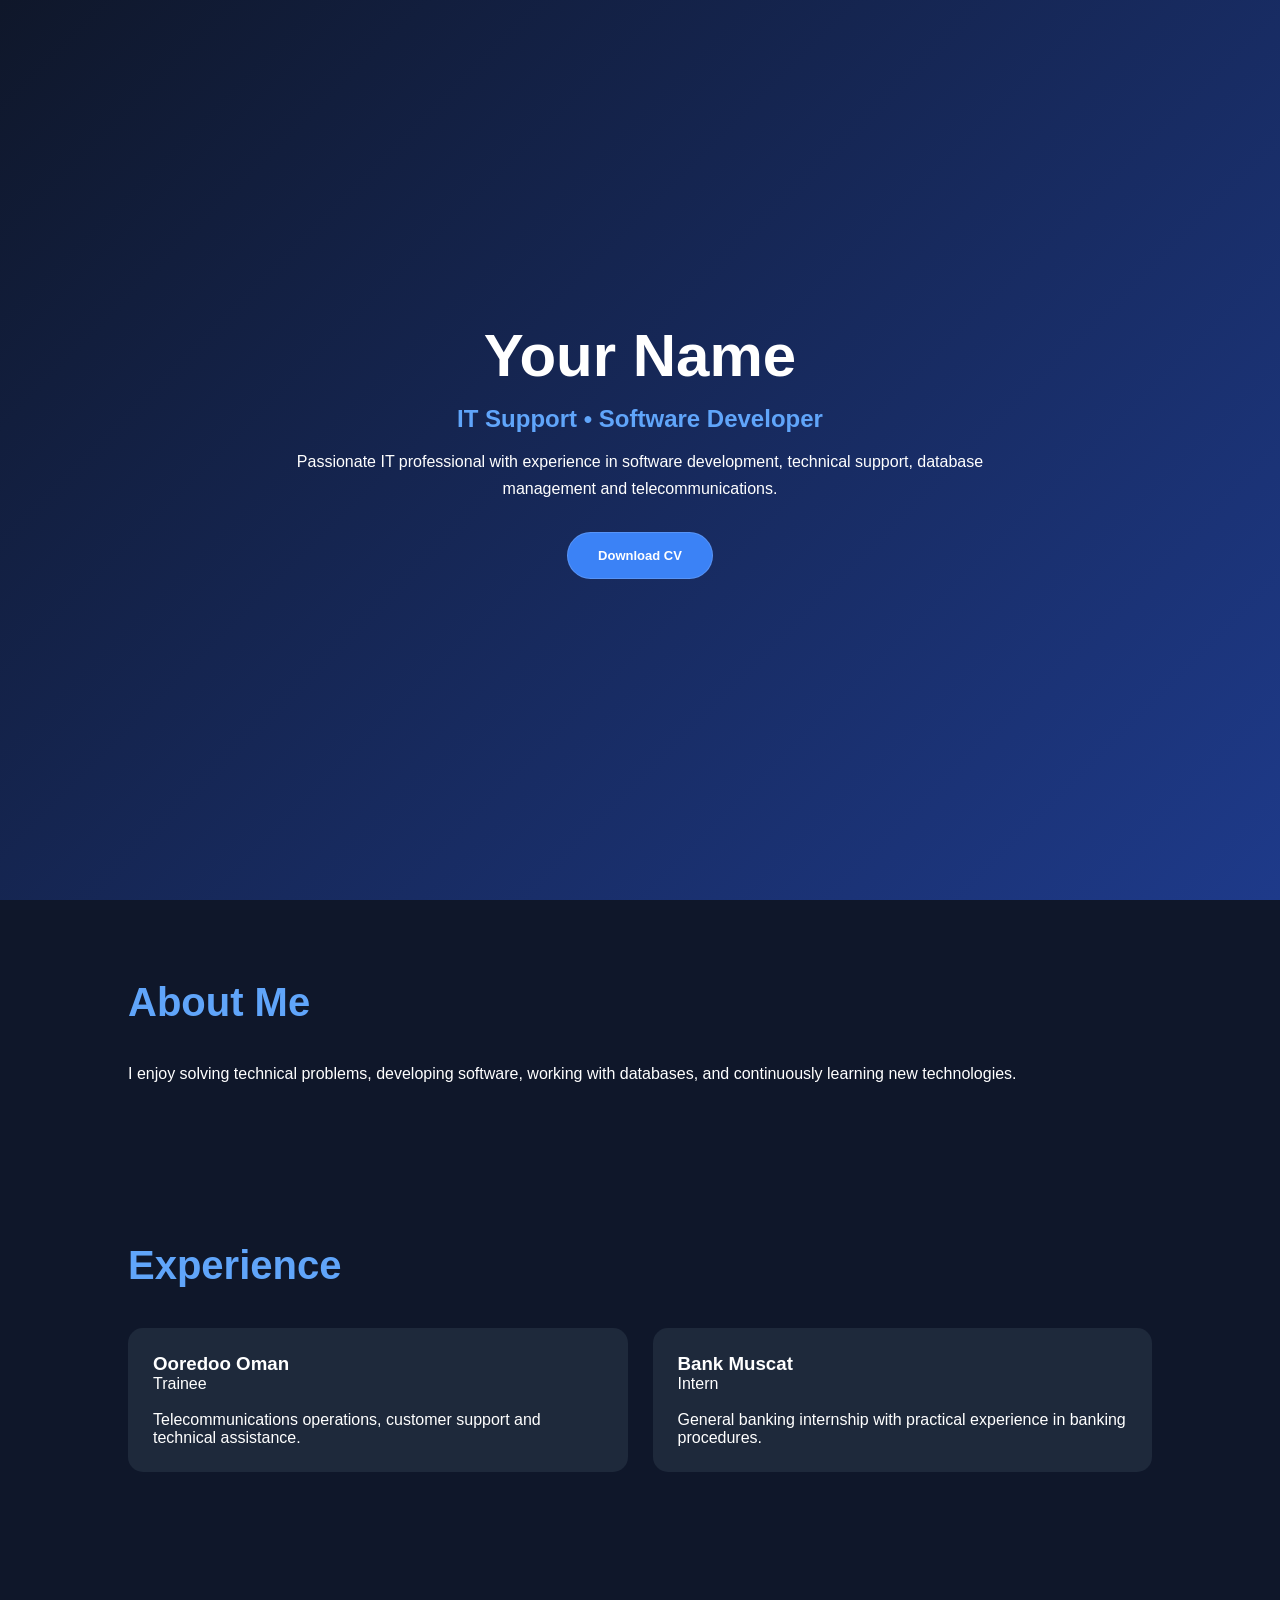
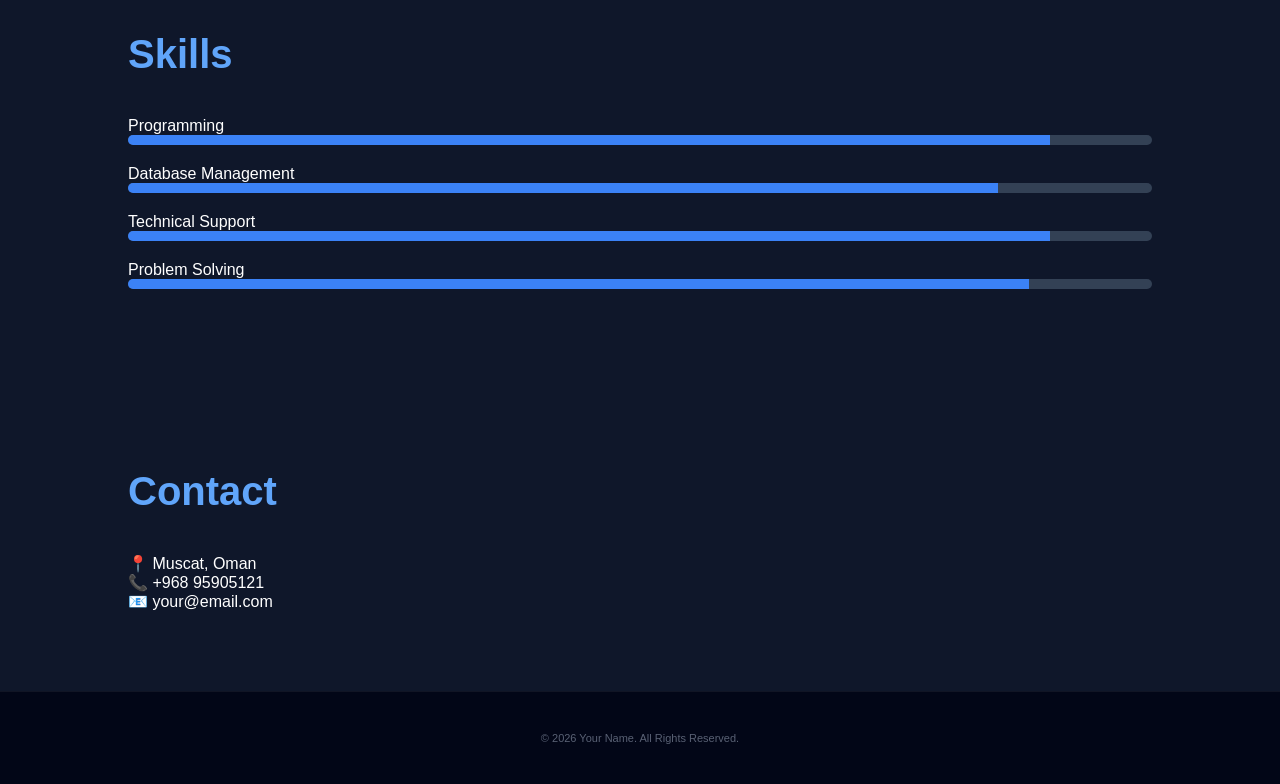
==== index.html @ 1d819d70 "Add initial portfolio template in index.html This HTML file serves as a portfolio template, includin" ====
<!DOCTYPE html>
<html lang="en">
<head>
<link rel="stylesheet" href="style.css">
<meta charset="UTF-8">
<meta name="viewport" content="width=device-width, initial-scale=1.0">
<title>Your Name | Portfolio</title>

<style>
*{
margin:0;
padding:0;
box-sizing:border-box;
font-family:Arial,Helvetica,sans-serif;
scroll-behavior:smooth;
}

body{
background:#0f172a;
color:white;
}

header{
height:100vh;
display:flex;
justify-content:center;
align-items:center;
text-align:center;
padding:20px;
background:linear-gradient(135deg,#0f172a,#1e3a8a);
}

header h1{
font-size:60px;
}

header h2{
color:#60a5fa;
margin:15px 0;
}

header p{
max-width:700px;
margin:auto;
line-height:1.7;
}

.btn{
display:inline-block;
margin-top:30px;
padding:15px 30px;
background:#3b82f6;
color:white;
text-decoration:none;
border-radius:30px;
font-weight:bold;
transition:.3s;
}

.btn:hover{
background:#2563eb;
}

section{
padding:80px 10%;
}

.title{
font-size:40px;
margin-bottom:40px;
color:#60a5fa;
}

.cards{
display:grid;
grid-template-columns:repeat(auto-fit,minmax(250px,1fr));
gap:25px;
}

.card{
background:#1e293b;
padding:25px;
border-radius:15px;
transition:.3s;
}

.card:hover{
transform:translateY(-8px);
}

.skill{
margin:20px 0;
}

.bar{
height:10px;
background:#334155;
border-radius:20px;
overflow:hidden;
}

.fill{
height:100%;
background:#3b82f6;
}

footer{
text-align:center;
padding:40px;
background:#020617;
}
</style>
</head>

<body>

<header>

<div>

<h1>Your Name</h1>

<h2>IT Support • Software Developer</h2>

<p>
Passionate IT professional with experience in software development,
technical support, database management and telecommunications.
</p>

<a href="#" class="btn">Download CV</a>

</div>

</header>

<section>

<h2 class="title">About Me</h2>

<p>
I enjoy solving technical problems, developing software,
working with databases, and continuously learning new technologies.
</p>

</section>

<section>

<h2 class="title">Experience</h2>

<div class="cards">

<div class="card">
<h3>Ooredoo Oman</h3>
<p>Trainee</p>
<br>
<p>Telecommunications operations, customer support and technical assistance.</p>
</div>

<div class="card">
<h3>Bank Muscat</h3>
<p>Intern</p>
<br>
<p>General banking internship with practical experience in banking procedures.</p>
</div>

</div>

</section>

<section>

<h2 class="title">Skills</h2>

<div class="skill">
Programming
<div class="bar"><div class="fill" style="width:90%"></div></div>
</div>

<div class="skill">
Database Management
<div class="bar"><div class="fill" style="width:85%"></div></div>
</div>

<div class="skill">
Technical Support
<div class="bar"><div class="fill" style="width:90%"></div></div>
</div>

<div class="skill">
Problem Solving
<div class="bar"><div class="fill" style="width:88%"></div></div>
</div>

</section>

<section>

<h2 class="title">Contact</h2>

<p>📍 Muscat, Oman</p>
<p>📞 +968 95905121</p>
<p>📧 your@email.com</p>

</section>

<footer>

<p>© 2026 Your Name. All Rights Reserved.</p>

</footer>

<script src="script.js"></script>

</body>

</html>
---- style.css ----
@import url('https://fonts.googleapis.com/css2?family=Inter:wght@400;500;600;700;800;900&display=swap');

* {
    margin: 0;
    padding: 0;
    box-sizing: border-box;
}

html {
    scroll-behavior: smooth;
}

body {
    background: #07080b;
    color: #f5f7fa;
    font-family: 'Inter', Arial, sans-serif;
    overflow-x: hidden;
}

/* Animated background */

.bg {
    position: fixed;
    inset: 0;
    z-index: -2;
    background:
        radial-gradient(
            circle at 75% 15%,
            #263247 0,
            transparent 28%
        ),
        radial-gradient(
            circle at 15% 75%,
            #151d2c 0,
            transparent 30%
        ),
        #07080b;
}

.bg::after {
    content: "";
    position: absolute;
    inset: 0;

    background-image:
        linear-gradient(
            rgba(255, 255, 255, 0.025) 1px,
            transparent 1px
        ),
        linear-gradient(
            90deg,
            rgba(255, 255, 255, 0.025) 1px,
            transparent 1px
        );

    background-size: 60px 60px;

    mask-image: linear-gradient(
        to bottom,
        #000,
        transparent 80%
    );

    animation: gridMove 20s linear infinite;
}

@keyframes gridMove {
    from {
        transform: translateY(0);
    }

    to {
        transform: translateY(60px);
    }
}

/* Navigation */

.nav {
    height: 78px;

    display: flex;
    align-items: center;
    justify-content: space-between;

    padding: 0 6vw;

    border-bottom: 1px solid rgba(255, 255, 255, 0.07);

    position: sticky;
    top: 0;

    background: rgba(7, 8, 11, 0.75);

    backdrop-filter: blur(16px);

    z-index: 10;
}

.logo {
    font-size: 30px;
    font-weight: 900;
    color: white;
    text-decoration: none;

    transition: 0.3s;
}

.logo:hover {
    transform: scale(1.08);
}

.logo span {
    color: #8ea7ff;
}

.nav nav {
    display: flex;
    gap: 30px;
}

.nav nav a,
.github {
    color: #aeb5c2;
    text-decoration: none;
    font-size: 13px;

    transition: 0.3s;
}

.nav nav a:hover,
.github:hover {
    color: white;
}

/* Hero */

.hero {
    min-height: calc(100vh - 78px);

    padding: 13vh 9vw 7vh;

    display: flex;
    flex-direction: column;
    justify-content: center;

    position: relative;
}

.eyebrow,
.section-tag {
    font-size: 11px;
    letter-spacing: 0.2em;
    color: #8993a6;
    font-weight: 700;
}

.hero h1 {
    font-size: clamp(62px, 11vw, 150px);

    line-height: 0.88;

    letter-spacing: -0.07em;

    margin: 25px 0;

    animation: heroAppear 1s ease forwards;
}

.hero h1 span {
    color: #8ea7ff;
}

@keyframes heroAppear {
    from {
        opacity: 0;
        transform: translateY(30px);
    }

    to {
        opacity: 1;
        transform: translateY(0);
    }
}

.lead {
    max-width: 650px;

    color: #aeb5c2;

    font-size: 18px;

    line-height: 1.7;

    animation: fadeUp 1s ease 0.2s both;
}

@keyframes fadeUp {
    from {
        opacity: 0;
        transform: translateY(20px);
    }

    to {
        opacity: 1;
        transform: translateY(0);
    }
}

/* Buttons */

.actions {
    display: flex;
    gap: 12px;

    margin-top: 28px;

    animation: fadeUp 1s ease 0.4s both;
}

.btn {
    display: inline-block;

    padding: 14px 20px;

    border: 1px solid rgba(255, 255, 255, 0.14);

    border-radius: 10px;

    color: white;

    text-decoration: none;

    font-weight: 700;

    font-size: 13px;

    background: rgba(255, 255, 255, 0.03);

    transition: 0.25s;
}

.btn:hover {
    transform: translateY(-3px);

    background: rgba(255, 255, 255, 0.1);

    border-color: rgba(255, 255, 255, 0.3);
}

.primary {
    background: #eef2ff;

    color: #0a0c12;

    border-color: #eef2ff;
}

.primary:hover {
    background: white;

    color: #050609;

    box-shadow: 0 10px 35px rgba(142, 167, 255, 0.2);
}

/* Scroll indicator */

.scroll {
    margin-top: 80px;

    color: #687286;

    font-size: 10px;

    letter-spacing: 0.18em;

    animation: pulse 2s infinite;
}

@keyframes pulse {
    0%,
    100% {
        opacity: 0.4;
    }

    50% {
        opacity: 1;
    }
}

/* Sections */

.section {
    padding: 120px 9vw;

    display: grid;

    grid-template-columns: 180px 1fr;

    gap: 50px;

    border-top: 1px solid rgba(255, 255, 255, 0.06);
}

.section h2,
.contact h2 {
    font-size: clamp(42px, 6vw, 82px);

    line-height: 0.95;

    letter-spacing: -0.055em;

    margin: 0 0 35px;
}

.section h2 span,
.contact h2 span {
    color: #8ea7ff;
}

.section > div:nth-child(2) > p {
    max-width: 700px;

    color: #aeb5c2;

    line-height: 1.8;
}

/* Skills */

.grid {
    display: grid !important;

    grid-template-columns:
        repeat(2, minmax(0, 1fr));

    gap: 15px;
}

.grid article {
    padding: 28px;

    border: 1px solid rgba(255, 255, 255, 0.07);

    background: rgba(255, 255, 255, 0.025);

    border-radius: 16px;

    transition: 0.3s;
}

.grid article:hover {
    transform: translateY(-7px);

    border-color: rgba(142, 167, 255, 0.35);

    background: rgba(142, 167, 255, 0.04);

    box-shadow:
        0 20px 60px rgba(0, 0, 0, 0.25);
}

.grid b {
    color: #7e8ba3;

    font-size: 12px;
}

.grid h3 {
    margin: 40px 0 10px;

    font-size: 20px;
}

.grid p {
    color: #8f98a9;

    line-height: 1.65;

    font-size: 14px;
}

/* Projects */

.projects {
    display: grid;

    grid-template-columns:
        repeat(2, minmax(0, 1fr));

    gap: 15px;
}

.project {
    padding: 28px;

    border: 1px solid rgba(255, 255, 255, 0.07);

    background: rgba(255, 255, 255, 0.025);

    border-radius: 16px;

    transition: 0.3s;
}

.project:hover {
    transform: translateY(-7px);

    border-color: rgba(142, 167, 255, 0.35);

    box-shadow:
        0 20px 60px rgba(0, 0, 0, 0.3);
}

.project h3 {
    margin: 8px 0;

    font-size: 20px;
}

.project p {
    color: #8f98a9;

    line-height: 1.65;

    font-size: 14px;

    margin-bottom: 20px;
}

.project a {
    color: #9fb2ff;

    text-decoration: none;

    font-size: 13px;

    font-weight: 600;
}

.project a:hover {
    color: white;
}

.muted {
    color: #727b8c;
}

/* Contact */

.contact {
    padding: 140px 9vw;

    border-top: 1px solid rgba(255, 255, 255, 0.06);
}

.contact .section-tag {
    margin-bottom: 35px;
}

.contact p {
    max-width: 550px;

    color: #9099a9;

    line-height: 1.7;

    margin-bottom: 28px;
}

/* Footer */

footer {
    padding: 35px 9vw;

    color: #596174;

    font-size: 11px;

    border-top: 1px solid rgba(255, 255, 255, 0.06);
}

/* Selection */

::selection {
    background: #8ea7ff;
    color: #050609;
}

/* Scrollbar */

::-webkit-scrollbar {
    width: 8px;
}

::-webkit-scrollbar-track {
    background: #07080b;
}

::-webkit-scrollbar-thumb {
    background: #252c3b;

    border-radius: 10px;
}

::-webkit-scrollbar-thumb:hover {
    background: #8ea7ff;
}

/* Mobile */

@media (max-width: 750px) {

    .nav {
        padding: 0 5vw;
    }

    .nav nav {
        display: none;
    }

    .hero {
        padding: 12vh 6vw 6vh;
    }

    .hero h1 {
        font-size: 19vw;
    }

    .lead {
        font-size: 16px;
    }

    .actions {
        flex-wrap: wrap;
    }

    .section {
        padding: 90px 6vw;

        display: block;
    }

    .section-tag {
        margin-bottom: 30px;
    }

    .grid,
    .projects {
        grid-template-columns: 1fr;
    }

    .contact {
        padding: 100px 6vw;
    }

    footer {
        padding: 30px 6vw;
    }
}
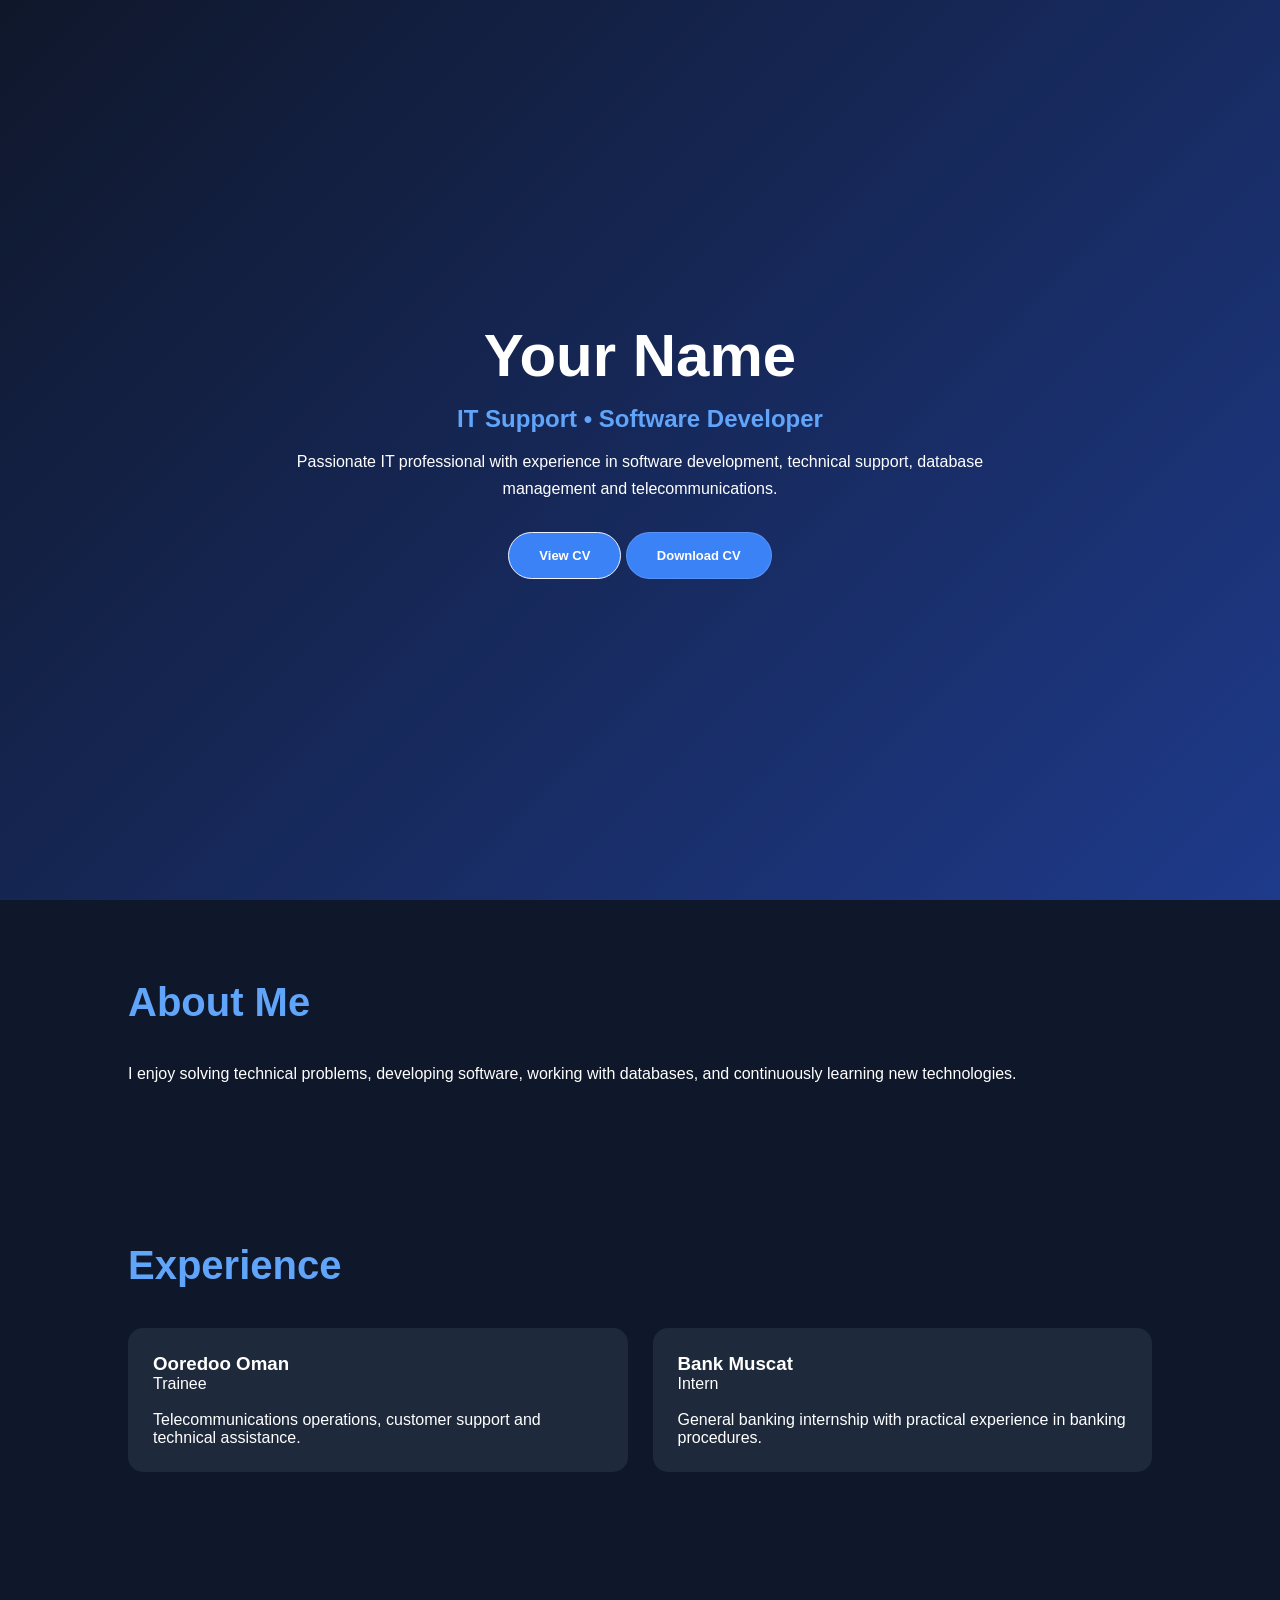
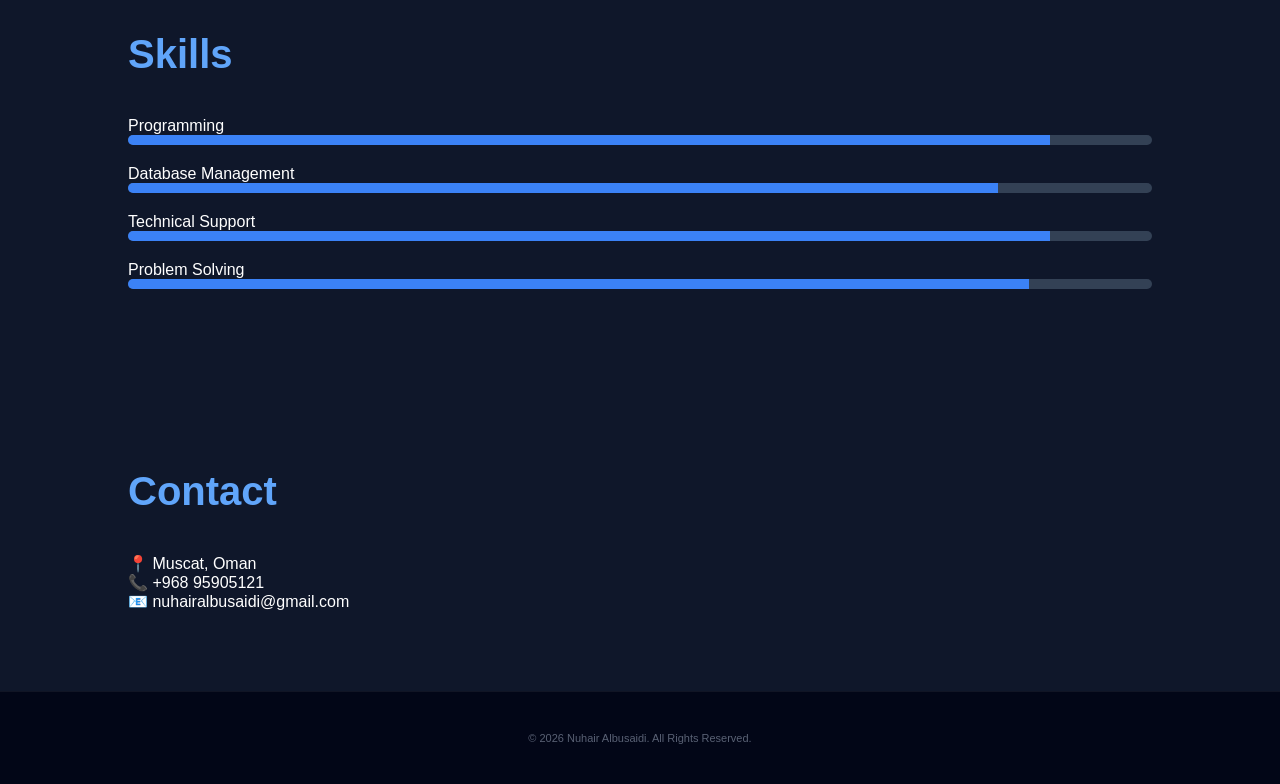
==== commit 78a0e22b: "Update portfolio details and contact information" ====
--- a/index.html
+++ b/index.html
@@ -4,7 +4,7 @@
 <link rel="stylesheet" href="style.css">
 <meta charset="UTF-8">
 <meta name="viewport" content="width=device-width, initial-scale=1.0">
-<title>Your Name | Portfolio</title>
+<title>Nuhair Albusaidi | Portfolio</title>
 
 <style>
 *{
@@ -127,7 +127,9 @@
 technical support, database management and telecommunications.
 </p>
 
-<a href="#" class="btn">Download CV</a>
+<a class="btn primary" href="cv.html">View CV</a>
+<a class="btn" href="assets/Nuhair_Updated_Cv-1.pdf">Download CV</a>
+
 
 </div>
 
@@ -200,13 +202,13 @@
 
 <p>📍 Muscat, Oman</p>
 <p>📞 +968 95905121</p>
-<p>📧 your@email.com</p>
+<p>📧 nuhairalbusaidi@gmail.com</p>
 
 </section>
 
 <footer>
 
-<p>© 2026 Your Name. All Rights Reserved.</p>
+<p>© 2026 Nuhair Albusaidi. All Rights Reserved.</p>
 
 </footer>
 
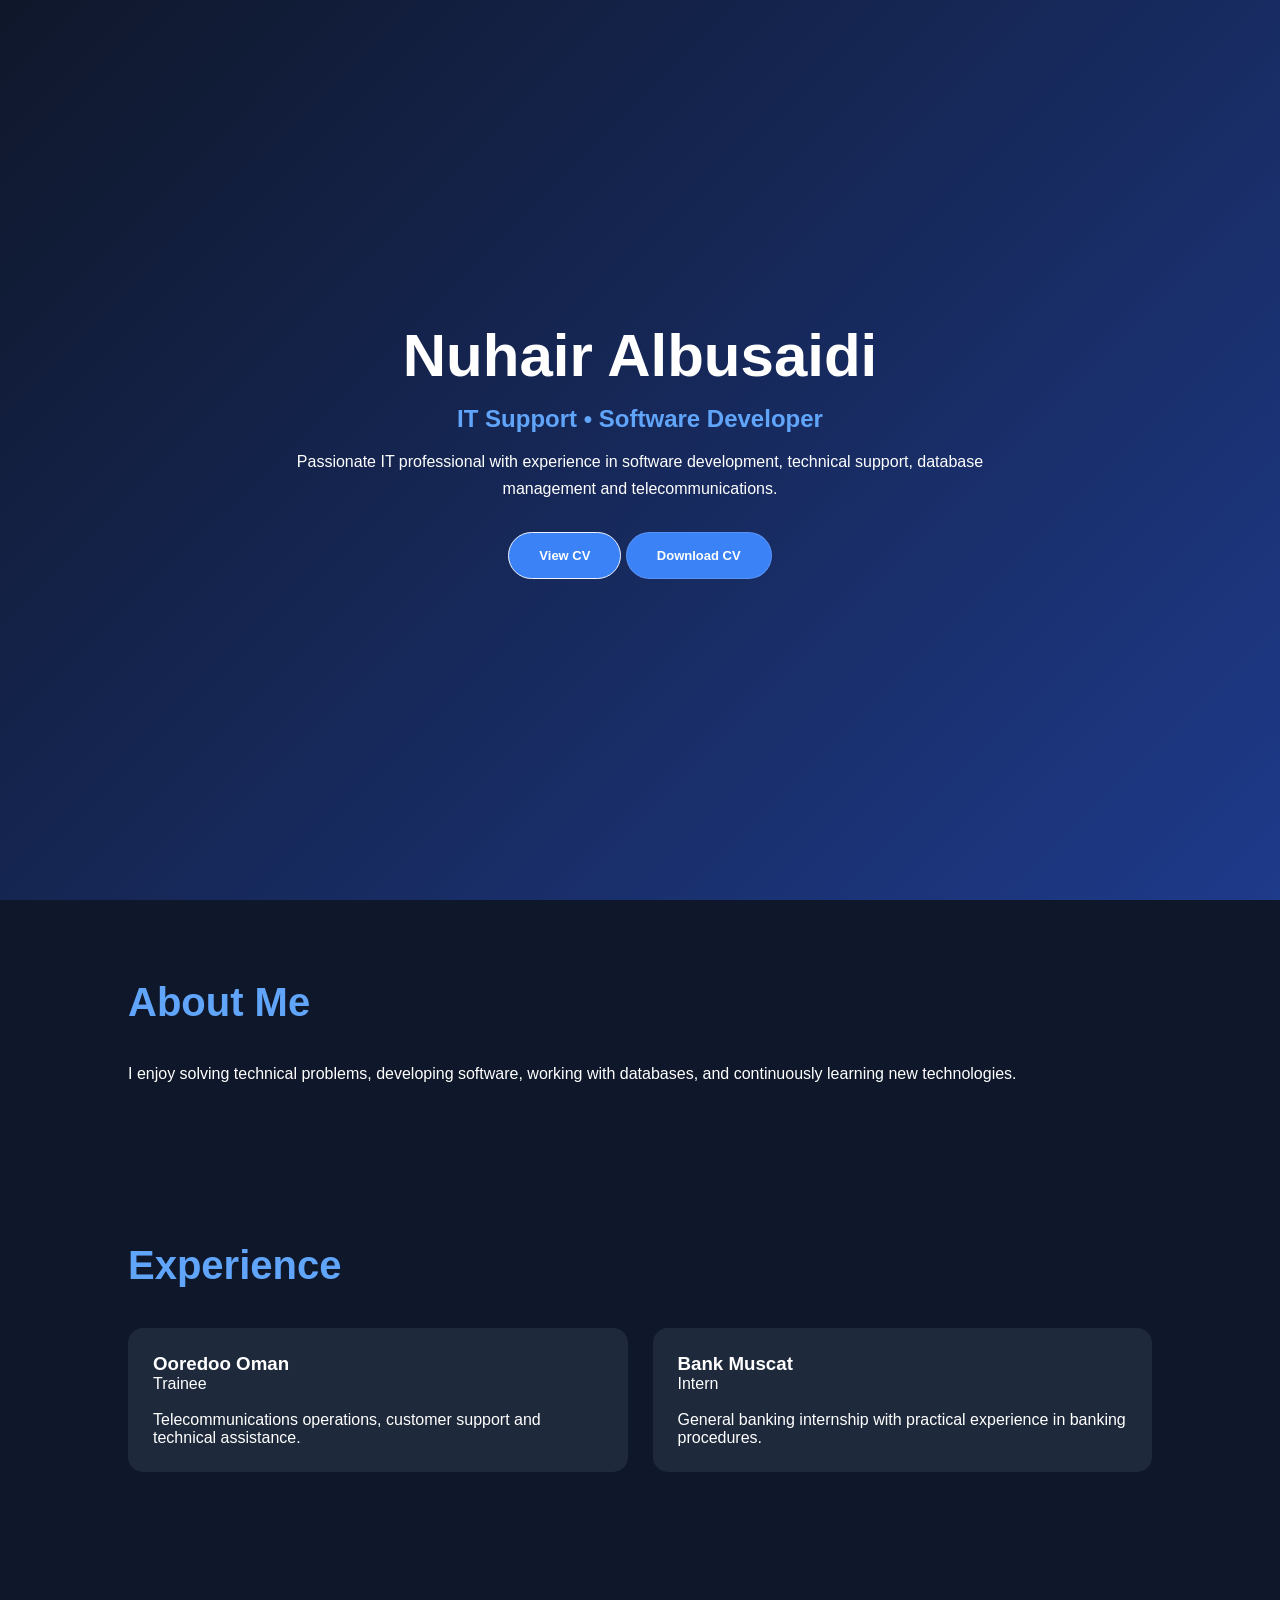
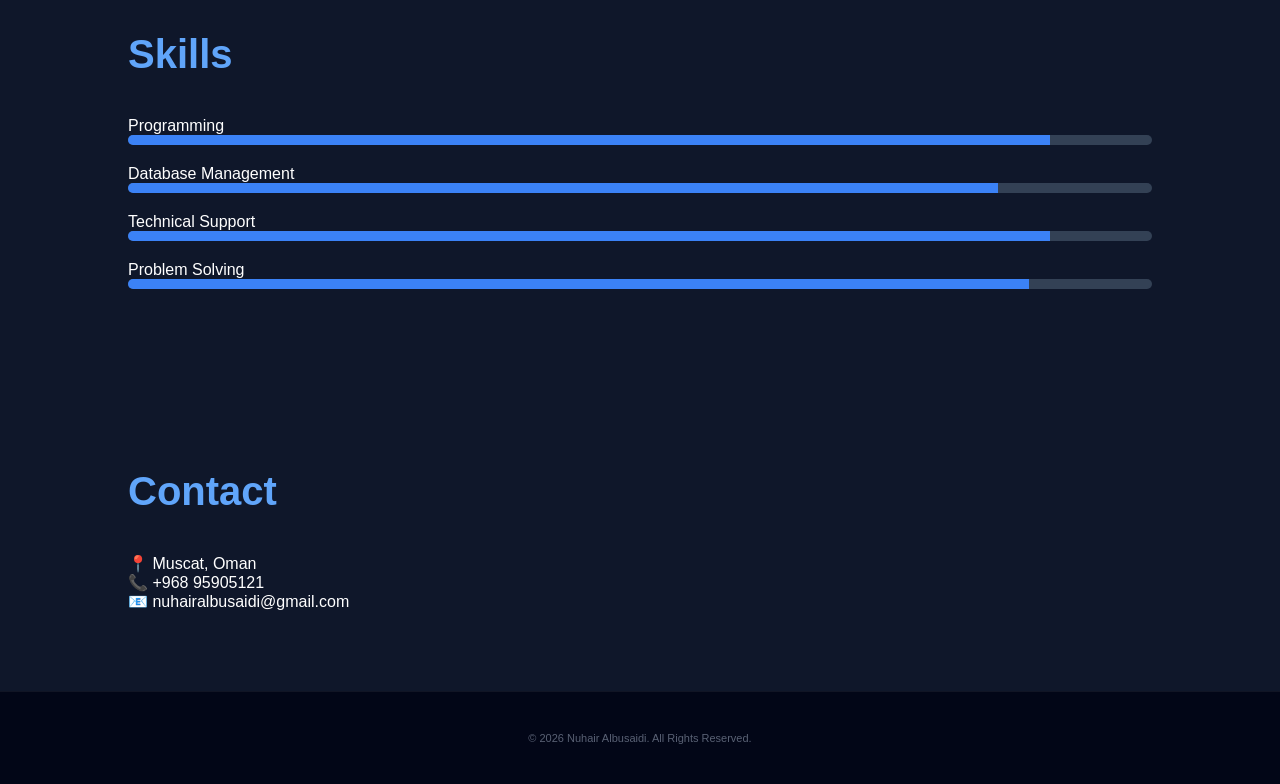
==== commit 9fbdbfb9: "Update index.html" ====
--- a/index.html
+++ b/index.html
@@ -118,7 +118,7 @@
 
 <div>
 
-<h1>Your Name</h1>
+<h1>Nuhair Albusaidi</h1>
 
 <h2>IT Support • Software Developer</h2>
 
@@ -127,8 +127,8 @@
 technical support, database management and telecommunications.
 </p>
 
-<a class="btn primary" href="cv.html">View CV</a>
-<a class="btn" href="assets/Nuhair_Updated_Cv-1.pdf">Download CV</a>
+<a class="btn primary" href="assests/Nuhair_Updated_CV-1.pdf" target="_blank">View CV</a>
+<a class="btn" href="assets/Nuhair_Updated_CV-1.pdf" download>Download CV</a>
 
 
 </div>
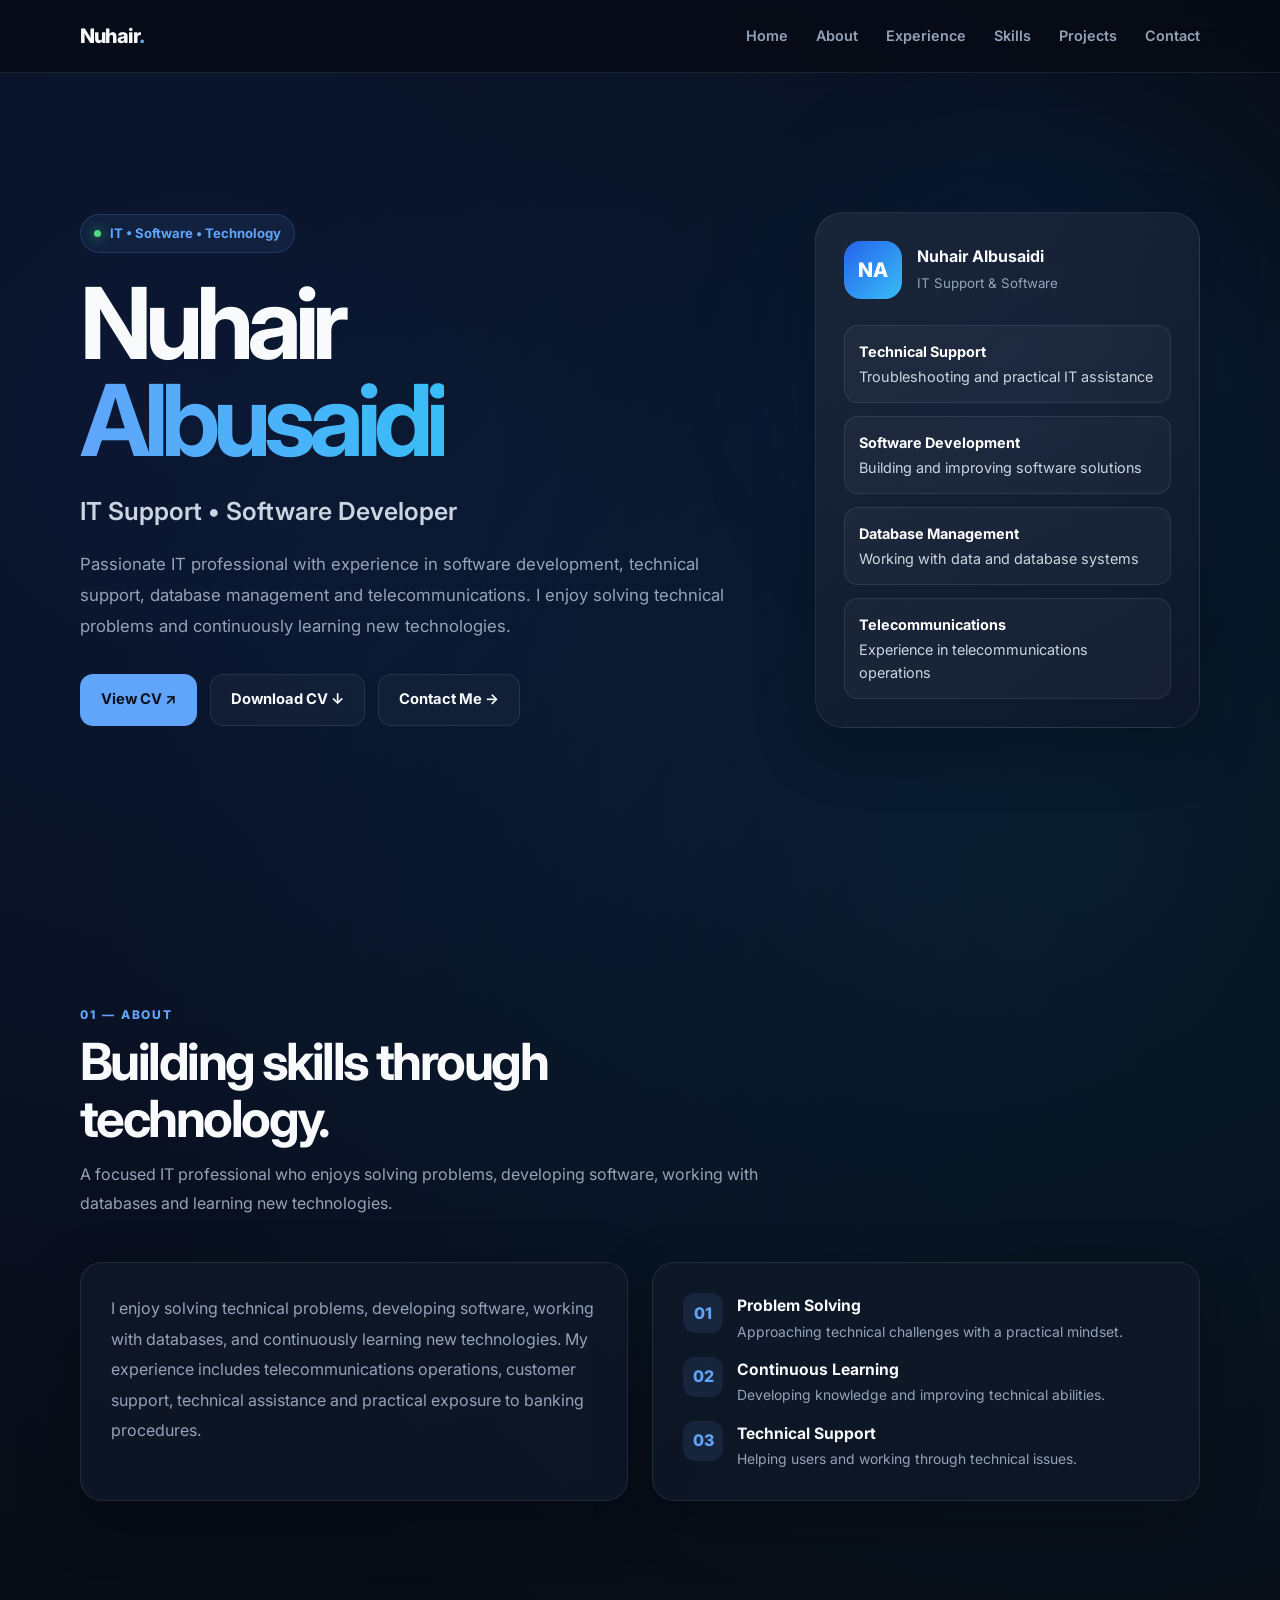
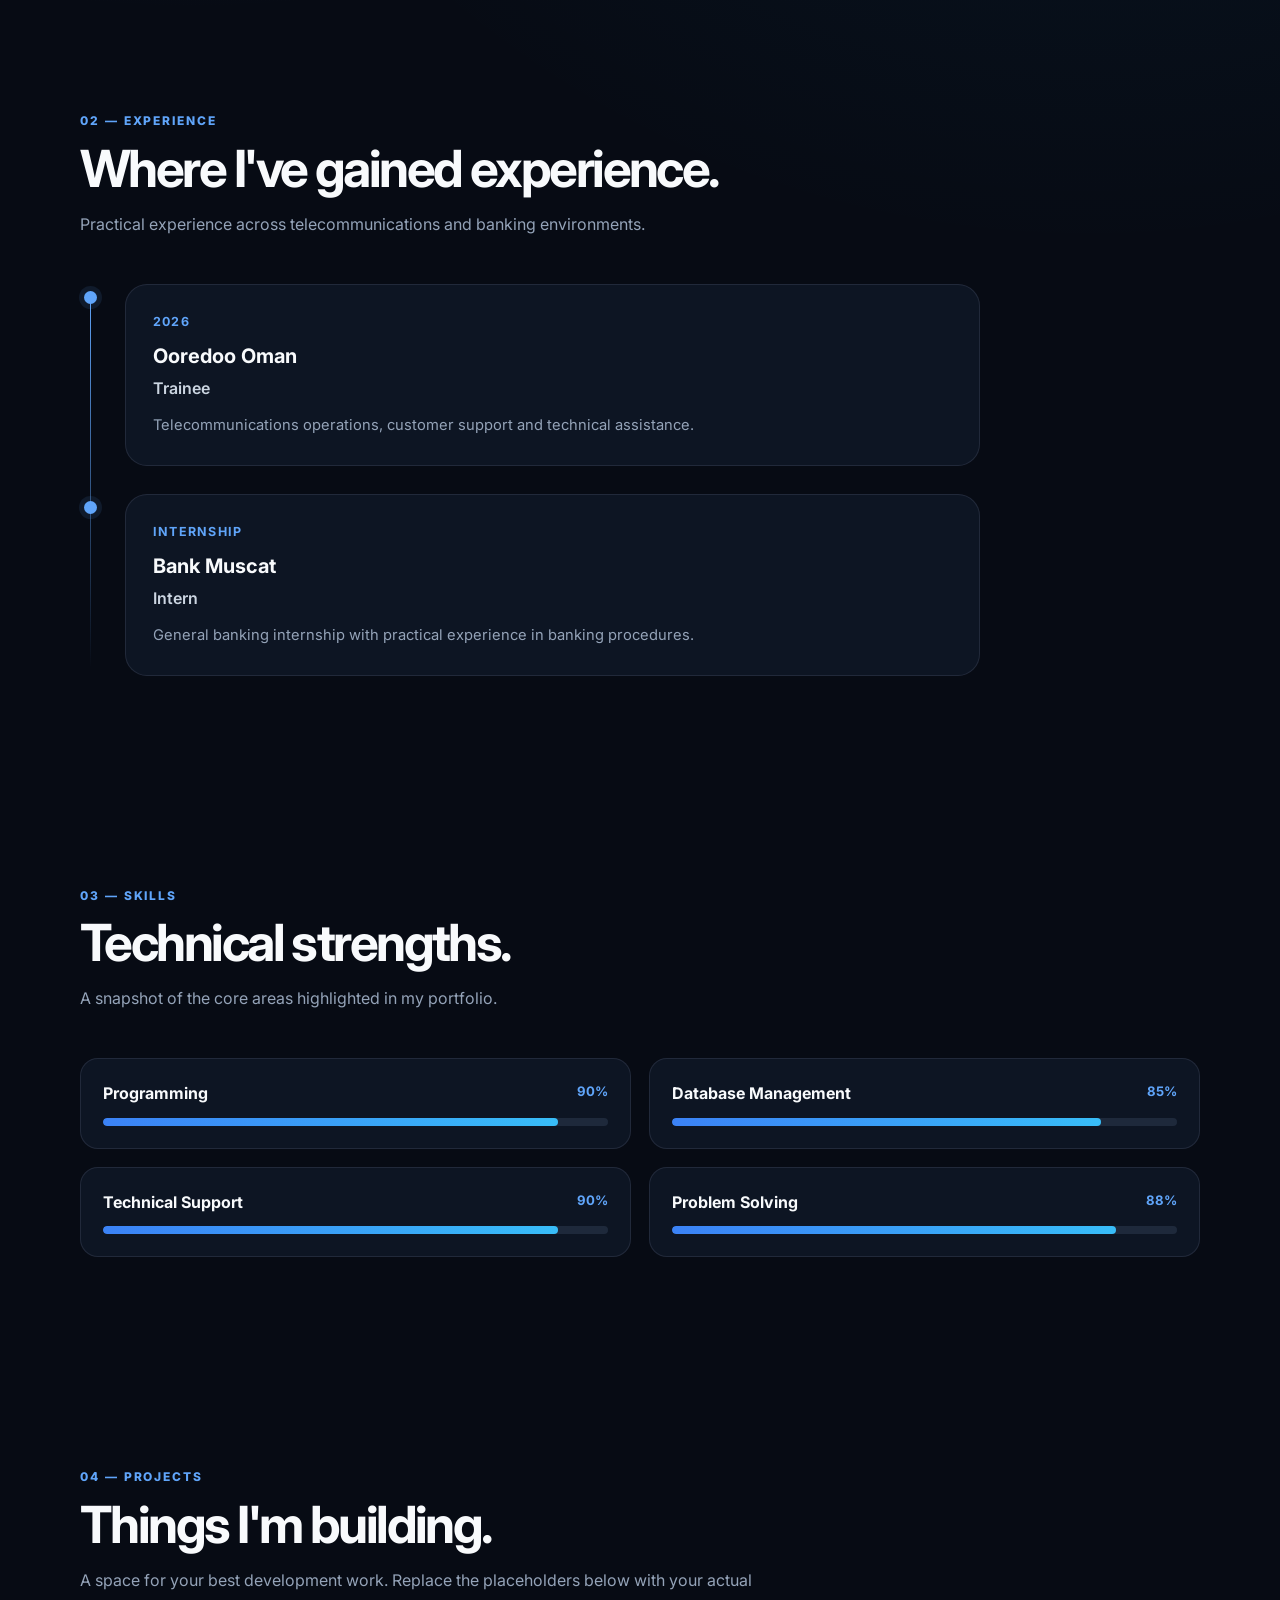
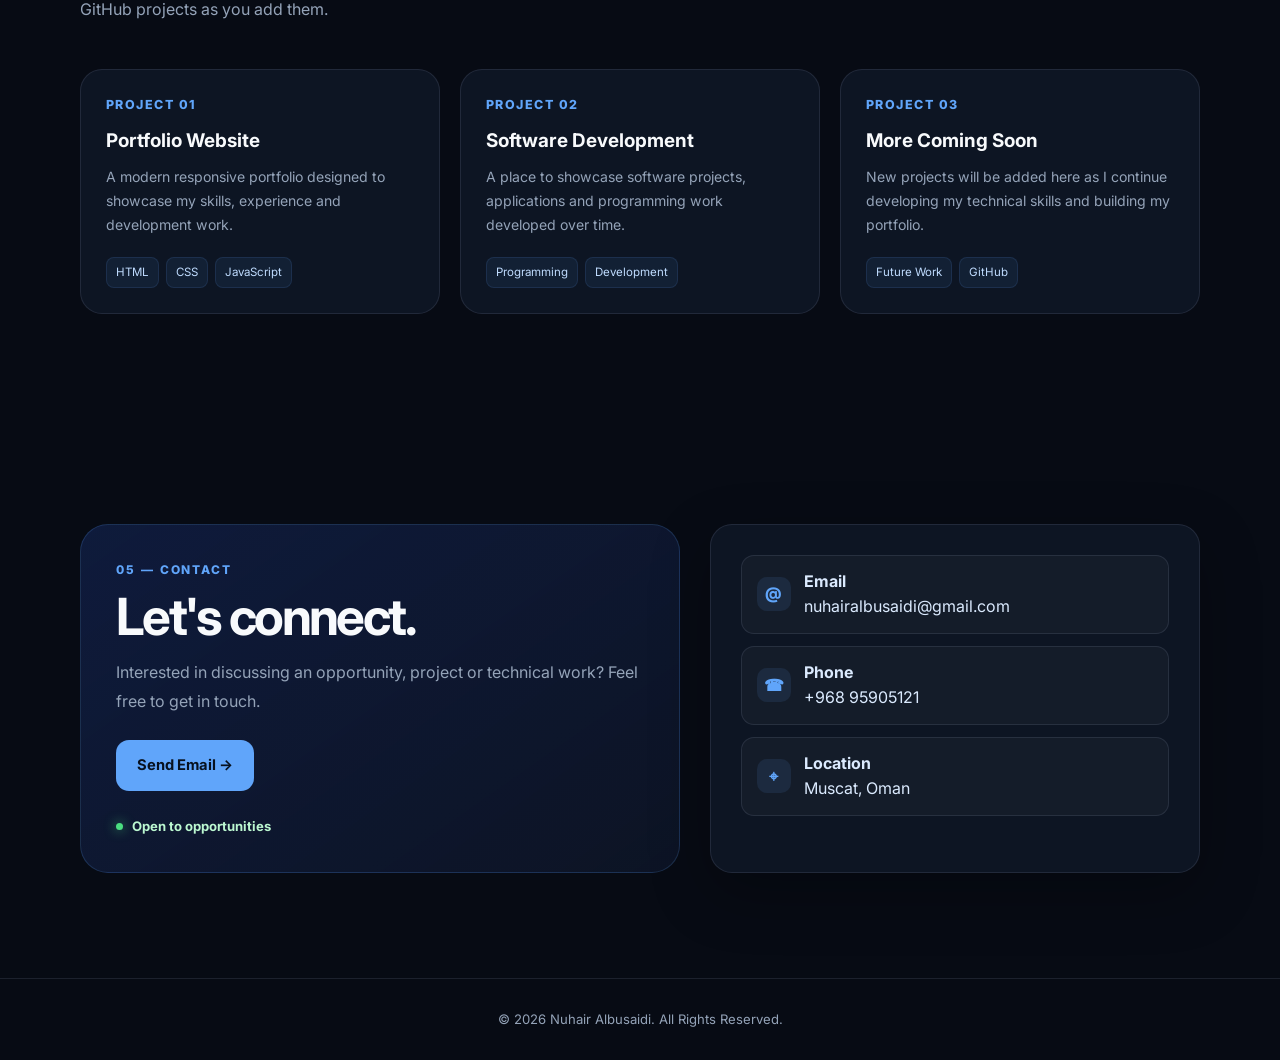
==== commit 3a72b272: "Update index.html" ====
--- a/index.html
+++ b/index.html
@@ -1,219 +1,1160 @@
 <!DOCTYPE html>
 <html lang="en">
 <head>
-<link rel="stylesheet" href="style.css">
-<meta charset="UTF-8">
-<meta name="viewport" content="width=device-width, initial-scale=1.0">
-<title>Nuhair Albusaidi | Portfolio</title>
-
-<style>
-*{
-margin:0;
-padding:0;
-box-sizing:border-box;
-font-family:Arial,Helvetica,sans-serif;
-scroll-behavior:smooth;
-}
-
-body{
-background:#0f172a;
-color:white;
-}
-
-header{
-height:100vh;
-display:flex;
-justify-content:center;
-align-items:center;
-text-align:center;
-padding:20px;
-background:linear-gradient(135deg,#0f172a,#1e3a8a);
-}
-
-header h1{
-font-size:60px;
-}
-
-header h2{
-color:#60a5fa;
-margin:15px 0;
-}
-
-header p{
-max-width:700px;
-margin:auto;
-line-height:1.7;
-}
-
-.btn{
-display:inline-block;
-margin-top:30px;
-padding:15px 30px;
-background:#3b82f6;
-color:white;
-text-decoration:none;
-border-radius:30px;
-font-weight:bold;
-transition:.3s;
-}
-
-.btn:hover{
-background:#2563eb;
-}
-
-section{
-padding:80px 10%;
-}
-
-.title{
-font-size:40px;
-margin-bottom:40px;
-color:#60a5fa;
-}
-
-.cards{
-display:grid;
-grid-template-columns:repeat(auto-fit,minmax(250px,1fr));
-gap:25px;
-}
-
-.card{
-background:#1e293b;
-padding:25px;
-border-radius:15px;
-transition:.3s;
-}
-
-.card:hover{
-transform:translateY(-8px);
-}
-
-.skill{
-margin:20px 0;
-}
-
-.bar{
-height:10px;
-background:#334155;
-border-radius:20px;
-overflow:hidden;
-}
-
-.fill{
-height:100%;
-background:#3b82f6;
-}
-
-footer{
-text-align:center;
-padding:40px;
-background:#020617;
-}
-</style>
+    <meta charset="UTF-8">
+    <meta name="viewport" content="width=device-width, initial-scale=1.0">
+    <meta name="description" content="Nuhair Albusaidi - IT Support and Software Developer Portfolio">
+    <title>Nuhair Albusaidi | IT Support • Software Developer</title>
+
+    <link rel="preconnect" href="https://fonts.googleapis.com">
+    <link rel="preconnect" href="https://fonts.gstatic.com" crossorigin>
+    <link href="https://fonts.googleapis.com/css2?family=Inter:wght@400;500;600;700;800&display=swap" rel="stylesheet">
+
+    <style>
+        :root {
+            --bg: #070b14;
+            --bg-soft: #0d1322;
+            --card: rgba(17, 25, 42, 0.72);
+            --card-solid: #11192a;
+            --text: #f8fafc;
+            --muted: #94a3b8;
+            --accent: #60a5fa;
+            --accent-2: #38bdf8;
+            --border: rgba(148, 163, 184, 0.15);
+            --shadow: 0 20px 60px rgba(0, 0, 0, 0.28);
+            --radius: 22px;
+        }
+
+        * {
+            margin: 0;
+            padding: 0;
+            box-sizing: border-box;
+            scroll-behavior: smooth;
+        }
+
+        html {
+            scroll-padding-top: 90px;
+        }
+
+        body {
+            font-family: "Inter", Arial, sans-serif;
+            background:
+                radial-gradient(circle at 15% 10%, rgba(37, 99, 235, 0.15), transparent 30%),
+                radial-gradient(circle at 85% 20%, rgba(14, 165, 233, 0.10), transparent 28%),
+                var(--bg);
+            color: var(--text);
+            line-height: 1.6;
+            overflow-x: hidden;
+        }
+
+        a {
+            color: inherit;
+            text-decoration: none;
+        }
+
+        .container {
+            width: min(1120px, 90%);
+            margin: 0 auto;
+        }
+
+        /* Navigation */
+        .navbar {
+            position: fixed;
+            top: 0;
+            left: 0;
+            width: 100%;
+            z-index: 1000;
+            background: rgba(7, 11, 20, 0.72);
+            backdrop-filter: blur(18px);
+            -webkit-backdrop-filter: blur(18px);
+            border-bottom: 1px solid var(--border);
+        }
+
+        .nav-inner {
+            min-height: 72px;
+            display: flex;
+            align-items: center;
+            justify-content: space-between;
+        }
+
+        .logo {
+            font-size: 1.25rem;
+            font-weight: 800;
+            letter-spacing: -0.04em;
+        }
+
+        .logo span {
+            color: var(--accent);
+        }
+
+        .nav-links {
+            display: flex;
+            gap: 28px;
+            list-style: none;
+        }
+
+        .nav-links a {
+            color: var(--muted);
+            font-size: 0.9rem;
+            font-weight: 600;
+            transition: color 0.25s ease;
+        }
+
+        .nav-links a:hover {
+            color: var(--text);
+        }
+
+        .menu-btn {
+            display: none;
+            border: 1px solid var(--border);
+            background: transparent;
+            color: var(--text);
+            border-radius: 10px;
+            padding: 8px 11px;
+            font-size: 1.1rem;
+            cursor: pointer;
+        }
+
+        /* Hero */
+        .hero {
+            min-height: 100vh;
+            display: flex;
+            align-items: center;
+            position: relative;
+            padding: 120px 0 80px;
+        }
+
+        .hero::before {
+            content: "";
+            position: absolute;
+            width: 380px;
+            height: 380px;
+            border-radius: 50%;
+            background: rgba(37, 99, 235, 0.12);
+            filter: blur(80px);
+            top: 20%;
+            right: 5%;
+            animation: float 7s ease-in-out infinite;
+        }
+
+        .hero-grid {
+            display: grid;
+            grid-template-columns: 1.4fr 0.8fr;
+            gap: 60px;
+            align-items: center;
+            position: relative;
+            z-index: 1;
+        }
+
+        .eyebrow {
+            display: inline-flex;
+            align-items: center;
+            gap: 9px;
+            color: var(--accent);
+            background: rgba(96, 165, 250, 0.08);
+            border: 1px solid rgba(96, 165, 250, 0.18);
+            padding: 8px 13px;
+            border-radius: 999px;
+            font-size: 0.82rem;
+            font-weight: 700;
+            margin-bottom: 22px;
+        }
+
+        .status-dot {
+            width: 7px;
+            height: 7px;
+            background: #4ade80;
+            border-radius: 50%;
+            box-shadow: 0 0 12px rgba(74, 222, 128, 0.8);
+        }
+
+        .hero h1 {
+            font-size: clamp(3.2rem, 8vw, 6.2rem);
+            line-height: 0.98;
+            letter-spacing: -0.07em;
+            margin-bottom: 22px;
+        }
+
+        .hero h1 span {
+            color: transparent;
+            background: linear-gradient(90deg, var(--accent), var(--accent-2));
+            -webkit-background-clip: text;
+            background-clip: text;
+        }
+
+        .hero h2 {
+            font-size: clamp(1.15rem, 2vw, 1.55rem);
+            color: #cbd5e1;
+            margin-bottom: 18px;
+            font-weight: 600;
+        }
+
+        .hero p {
+            max-width: 650px;
+            color: var(--muted);
+            font-size: 1.05rem;
+            line-height: 1.85;
+        }
+
+        .hero-buttons {
+            display: flex;
+            flex-wrap: wrap;
+            gap: 13px;
+            margin-top: 32px;
+        }
+
+        .btn {
+            display: inline-flex;
+            align-items: center;
+            justify-content: center;
+            gap: 9px;
+            padding: 13px 20px;
+            border-radius: 13px;
+            font-weight: 700;
+            font-size: 0.92rem;
+            border: 1px solid var(--border);
+            transition: transform 0.25s ease, background 0.25s ease, border-color 0.25s ease;
+        }
+
+        .btn:hover {
+            transform: translateY(-3px);
+        }
+
+        .btn-primary {
+            background: var(--accent);
+            color: #07111f;
+            border-color: transparent;
+        }
+
+        .btn-primary:hover {
+            background: #93c5fd;
+        }
+
+        .btn-secondary {
+            background: rgba(255,255,255,0.03);
+            color: var(--text);
+        }
+
+        .btn-secondary:hover {
+            background: rgba(255,255,255,0.07);
+            border-color: rgba(148, 163, 184, 0.28);
+        }
+
+        .hero-card {
+            background: linear-gradient(145deg, rgba(30, 41, 59, 0.8), rgba(15, 23, 42, 0.75));
+            border: 1px solid var(--border);
+            border-radius: 28px;
+            padding: 28px;
+            box-shadow: var(--shadow);
+            animation: float 6s ease-in-out infinite;
+        }
+
+        .hero-card-top {
+            display: flex;
+            align-items: center;
+            gap: 15px;
+            margin-bottom: 26px;
+        }
+
+        .avatar {
+            width: 58px;
+            height: 58px;
+            border-radius: 17px;
+            display: grid;
+            place-items: center;
+            background: linear-gradient(135deg, #2563eb, #38bdf8);
+            color: white;
+            font-size: 1.25rem;
+            font-weight: 800;
+        }
+
+        .hero-card h3 {
+            font-size: 1rem;
+        }
+
+        .hero-card small {
+            color: var(--muted);
+        }
+
+        .quick-list {
+            display: grid;
+            gap: 13px;
+        }
+
+        .quick-item {
+            padding: 14px;
+            background: rgba(255,255,255,0.035);
+            border: 1px solid var(--border);
+            border-radius: 14px;
+            color: #cbd5e1;
+            font-size: 0.9rem;
+        }
+
+        .quick-item strong {
+            display: block;
+            color: white;
+            margin-bottom: 2px;
+        }
+
+        /* Sections */
+        section {
+            padding: 105px 0;
+        }
+
+        .section-heading {
+            max-width: 720px;
+            margin-bottom: 45px;
+        }
+
+        .section-label {
+            color: var(--accent);
+            text-transform: uppercase;
+            letter-spacing: 0.16em;
+            font-size: 0.75rem;
+            font-weight: 800;
+            margin-bottom: 9px;
+        }
+
+        .title {
+            font-size: clamp(2rem, 5vw, 3.2rem);
+            line-height: 1.1;
+            letter-spacing: -0.05em;
+            margin-bottom: 14px;
+        }
+
+        .section-heading p {
+            color: var(--muted);
+            line-height: 1.8;
+        }
+
+        /* About */
+        .about-grid {
+            display: grid;
+            grid-template-columns: 1fr 1fr;
+            gap: 24px;
+        }
+
+        .glass-card {
+            background: var(--card);
+            border: 1px solid var(--border);
+            border-radius: var(--radius);
+            padding: 30px;
+            box-shadow: var(--shadow);
+        }
+
+        .glass-card p {
+            color: var(--muted);
+            line-height: 1.9;
+        }
+
+        .focus-list {
+            display: grid;
+            gap: 14px;
+        }
+
+        .focus-item {
+            display: flex;
+            align-items: flex-start;
+            gap: 14px;
+        }
+
+        .focus-icon {
+            flex: 0 0 40px;
+            height: 40px;
+            display: grid;
+            place-items: center;
+            border-radius: 12px;
+            background: rgba(96, 165, 250, 0.10);
+            color: var(--accent);
+            font-weight: 800;
+        }
+
+        .focus-item h3 {
+            font-size: 0.98rem;
+            margin-bottom: 3px;
+        }
+
+        .focus-item p {
+            font-size: 0.87rem;
+            line-height: 1.55;
+        }
+
+        /* Experience */
+        .timeline {
+            position: relative;
+            max-width: 900px;
+        }
+
+        .timeline::before {
+            content: "";
+            position: absolute;
+            left: 10px;
+            top: 8px;
+            bottom: 8px;
+            width: 1px;
+            background: linear-gradient(var(--accent), transparent);
+        }
+
+        .timeline-item {
+            position: relative;
+            padding-left: 45px;
+            margin-bottom: 28px;
+        }
+
+        .timeline-item:last-child {
+            margin-bottom: 0;
+        }
+
+        .timeline-dot {
+            position: absolute;
+            left: 4px;
+            top: 7px;
+            width: 13px;
+            height: 13px;
+            border-radius: 50%;
+            background: var(--accent);
+            box-shadow: 0 0 0 5px rgba(96, 165, 250, 0.10);
+        }
+
+        .experience-card {
+            background: var(--card);
+            border: 1px solid var(--border);
+            border-radius: var(--radius);
+            padding: 27px;
+            transition: transform 0.25s ease, border-color 0.25s ease;
+        }
+
+        .experience-card:hover {
+            transform: translateX(5px);
+            border-color: rgba(96, 165, 250, 0.3);
+        }
+
+        .experience-card .date {
+            color: var(--accent);
+            font-size: 0.78rem;
+            font-weight: 700;
+            text-transform: uppercase;
+            letter-spacing: 0.1em;
+            margin-bottom: 8px;
+        }
+
+        .experience-card h3 {
+            font-size: 1.25rem;
+            margin-bottom: 4px;
+        }
+
+        .experience-card .role {
+            color: #cbd5e1;
+            font-weight: 600;
+            margin-bottom: 13px;
+        }
+
+        .experience-card p {
+            color: var(--muted);
+            font-size: 0.92rem;
+        }
+
+        /* Skills */
+        .skills-grid {
+            display: grid;
+            grid-template-columns: repeat(2, 1fr);
+            gap: 18px;
+        }
+
+        .skill-card {
+            background: var(--card);
+            border: 1px solid var(--border);
+            border-radius: 18px;
+            padding: 22px;
+        }
+
+        .skill-head {
+            display: flex;
+            justify-content: space-between;
+            gap: 15px;
+            margin-bottom: 11px;
+        }
+
+        .skill-head span:first-child {
+            font-weight: 700;
+        }
+
+        .skill-percent {
+            color: var(--accent);
+            font-size: 0.82rem;
+            font-weight: 700;
+        }
+
+        .bar {
+            height: 8px;
+            background: #1e293b;
+            border-radius: 999px;
+            overflow: hidden;
+        }
+
+        .fill {
+            height: 100%;
+            width: 0;
+            border-radius: inherit;
+            background: linear-gradient(90deg, #3b82f6, #38bdf8);
+            transition: width 1.3s ease;
+        }
+
+        /* Projects */
+        .projects-grid {
+            display: grid;
+            grid-template-columns: repeat(3, 1fr);
+            gap: 20px;
+        }
+
+        .project-card {
+            min-height: 245px;
+            display: flex;
+            flex-direction: column;
+            justify-content: space-between;
+            background: var(--card);
+            border: 1px solid var(--border);
+            border-radius: var(--radius);
+            padding: 25px;
+            transition: transform 0.3s ease, border-color 0.3s ease;
+        }
+
+        .project-card:hover {
+            transform: translateY(-7px);
+            border-color: rgba(96, 165, 250, 0.3);
+        }
+
+        .project-number {
+            color: var(--accent);
+            font-size: 0.78rem;
+            font-weight: 800;
+            letter-spacing: 0.12em;
+        }
+
+        .project-card h3 {
+            margin: 12px 0 8px;
+            font-size: 1.18rem;
+        }
+
+        .project-card p {
+            color: var(--muted);
+            font-size: 0.88rem;
+            line-height: 1.7;
+        }
+
+        .project-tags {
+            display: flex;
+            flex-wrap: wrap;
+            gap: 7px;
+            margin-top: 20px;
+        }
+
+        .tag {
+            padding: 5px 9px;
+            border-radius: 8px;
+            background: rgba(96, 165, 250, 0.08);
+            color: #bfdbfe;
+            font-size: 0.72rem;
+            border: 1px solid rgba(96, 165, 250, 0.12);
+        }
+
+        /* Contact */
+        .contact-box {
+            display: grid;
+            grid-template-columns: 1.1fr 0.9fr;
+            gap: 30px;
+            align-items: stretch;
+        }
+
+        .contact-card {
+            background: linear-gradient(145deg, rgba(30, 58, 138, 0.34), rgba(15, 23, 42, 0.75));
+            border: 1px solid rgba(96, 165, 250, 0.18);
+            border-radius: 28px;
+            padding: 35px;
+        }
+
+        .contact-card p {
+            color: var(--muted);
+            line-height: 1.8;
+            margin-bottom: 24px;
+        }
+
+        .contact-links {
+            display: grid;
+            gap: 12px;
+        }
+
+        .contact-link {
+            display: flex;
+            align-items: center;
+            gap: 13px;
+            padding: 13px 15px;
+            border: 1px solid var(--border);
+            background: rgba(255,255,255,0.03);
+            border-radius: 13px;
+            color: #dbeafe;
+            transition: background 0.25s ease, transform 0.25s ease;
+        }
+
+        .contact-link:hover {
+            background: rgba(255,255,255,0.06);
+            transform: translateX(4px);
+        }
+
+        .contact-icon {
+            width: 34px;
+            height: 34px;
+            display: grid;
+            place-items: center;
+            border-radius: 10px;
+            background: rgba(96, 165, 250, 0.1);
+            color: var(--accent);
+            font-weight: 800;
+        }
+
+        .availability {
+            display: flex;
+            align-items: center;
+            gap: 9px;
+            color: #bbf7d0;
+            font-size: 0.82rem;
+            font-weight: 700;
+            margin-top: 25px;
+        }
+
+        /* Footer */
+        footer {
+            border-top: 1px solid var(--border);
+            padding: 30px 0;
+            color: var(--muted);
+            font-size: 0.82rem;
+            text-align: center;
+        }
+
+        /* Animations */
+        .reveal {
+            opacity: 0;
+            transform: translateY(25px);
+            transition: opacity 0.7s ease, transform 0.7s ease;
+        }
+
+        .reveal.visible {
+            opacity: 1;
+            transform: translateY(0);
+        }
+
+        @keyframes float {
+            0%, 100% { transform: translateY(0); }
+            50% { transform: translateY(-10px); }
+        }
+
+        /* Mobile */
+        @media (max-width: 850px) {
+            .hero-grid,
+            .about-grid,
+            .contact-box {
+                grid-template-columns: 1fr;
+            }
+
+            .hero-card {
+                max-width: 520px;
+            }
+
+            .projects-grid {
+                grid-template-columns: 1fr 1fr;
+            }
+        }
+
+        @media (max-width: 650px) {
+            .nav-links {
+                display: none;
+                position: absolute;
+                top: 72px;
+                left: 5%;
+                right: 5%;
+                flex-direction: column;
+                gap: 0;
+                background: rgba(7, 11, 20, 0.97);
+                border: 1px solid var(--border);
+                border-radius: 16px;
+                overflow: hidden;
+                box-shadow: var(--shadow);
+            }
+
+            .nav-links.open {
+                display: flex;
+            }
+
+            .nav-links a {
+                display: block;
+                padding: 14px 18px;
+                border-bottom: 1px solid var(--border);
+            }
+
+            .menu-btn {
+                display: block;
+            }
+
+            section {
+                padding: 80px 0;
+            }
+
+            .hero {
+                padding-top: 105px;
+            }
+
+            .hero h1 {
+                font-size: clamp(3rem, 16vw, 4.5rem);
+            }
+
+            .skills-grid,
+            .projects-grid {
+                grid-template-columns: 1fr;
+            }
+
+            .hero-buttons .btn {
+                width: 100%;
+            }
+
+            .contact-card,
+            .glass-card,
+            .experience-card {
+                padding: 23px;
+            }
+        }
+
+        @media (prefers-reduced-motion: reduce) {
+            *,
+            *::before,
+            *::after {
+                scroll-behavior: auto !important;
+                animation: none !important;
+                transition-duration: 0.01ms !important;
+            }
+        }
+    </style>
 </head>
 
 <body>
 
-<header>
-
-<div>
-
-<h1>Nuhair Albusaidi</h1>
-
-<h2>IT Support • Software Developer</h2>
-
-<p>
-Passionate IT professional with experience in software development,
-technical support, database management and telecommunications.
-</p>
-
-<a class="btn primary" href="assests/Nuhair_Updated_CV-1.pdf" target="_blank">View CV</a>
-<a class="btn" href="assets/Nuhair_Updated_CV-1.pdf" download>Download CV</a>
-
-
-</div>
-
-</header>
-
-<section>
-
-<h2 class="title">About Me</h2>
-
-<p>
-I enjoy solving technical problems, developing software,
-working with databases, and continuously learning new technologies.
-</p>
-
-</section>
-
-<section>
-
-<h2 class="title">Experience</h2>
-
-<div class="cards">
-
-<div class="card">
-<h3>Ooredoo Oman</h3>
-<p>Trainee</p>
-<br>
-<p>Telecommunications operations, customer support and technical assistance.</p>
-</div>
-
-<div class="card">
-<h3>Bank Muscat</h3>
-<p>Intern</p>
-<br>
-<p>General banking internship with practical experience in banking procedures.</p>
-</div>
-
-</div>
-
-</section>
-
-<section>
-
-<h2 class="title">Skills</h2>
-
-<div class="skill">
-Programming
-<div class="bar"><div class="fill" style="width:90%"></div></div>
-</div>
-
-<div class="skill">
-Database Management
-<div class="bar"><div class="fill" style="width:85%"></div></div>
-</div>
-
-<div class="skill">
-Technical Support
-<div class="bar"><div class="fill" style="width:90%"></div></div>
-</div>
-
-<div class="skill">
-Problem Solving
-<div class="bar"><div class="fill" style="width:88%"></div></div>
-</div>
-
-</section>
-
-<section>
-
-<h2 class="title">Contact</h2>
-
-<p>📍 Muscat, Oman</p>
-<p>📞 +968 95905121</p>
-<p>📧 nuhairalbusaidi@gmail.com</p>
-
-</section>
-
-<footer>
-
-<p>© 2026 Nuhair Albusaidi. All Rights Reserved.</p>
-
-</footer>
-
-<script src="script.js"></script>
+    <!-- Navigation -->
+    <nav class="navbar">
+        <div class="container nav-inner">
+            <a href="#home" class="logo">Nuhair<span>.</span></a>
+
+            <button class="menu-btn" id="menuBtn" aria-label="Open navigation menu">
+                ☰
+            </button>
+
+            <ul class="nav-links" id="navLinks">
+                <li><a href="#home">Home</a></li>
+                <li><a href="#about">About</a></li>
+                <li><a href="#experience">Experience</a></li>
+                <li><a href="#skills">Skills</a></li>
+                <li><a href="#projects">Projects</a></li>
+                <li><a href="#contact">Contact</a></li>
+            </ul>
+        </div>
+    </nav>
+
+    <!-- Hero -->
+    <header class="hero" id="home">
+        <div class="container hero-grid">
+
+            <div class="reveal">
+                <div class="eyebrow">
+                    <span class="status-dot"></span>
+                    IT • Software • Technology
+                </div>
+
+                <h1>Nuhair<br><span>Albusaidi</span></h1>
+
+                <h2>IT Support • Software Developer</h2>
+
+                <p>
+                    Passionate IT professional with experience in software development,
+                    technical support, database management and telecommunications.
+                    I enjoy solving technical problems and continuously learning new technologies.
+                </p>
+
+                <div class="hero-buttons">
+                    <a class="btn btn-primary" href="/assets/Nuhair_Updated_CV-1.pdf" target="_blank" rel="noopener">
+                        View CV ↗
+                    </a>
+
+                    <a class="btn btn-secondary" href="/assets/Nuhair_Updated_CV-1.pdf" download>
+                        Download CV ↓
+                    </a>
+
+                    <a class="btn btn-secondary" href="#contact">
+                        Contact Me →
+                    </a>
+                </div>
+            </div>
+
+            <div class="hero-card reveal">
+                <div class="hero-card-top">
+                    <div class="avatar">NA</div>
+                    <div>
+                        <h3>Nuhair Albusaidi</h3>
+                        <small>IT Support & Software</small>
+                    </div>
+                </div>
+
+                <div class="quick-list">
+                    <div class="quick-item">
+                        <strong>Technical Support</strong>
+                        Troubleshooting and practical IT assistance
+                    </div>
+
+                    <div class="quick-item">
+                        <strong>Software Development</strong>
+                        Building and improving software solutions
+                    </div>
+
+                    <div class="quick-item">
+                        <strong>Database Management</strong>
+                        Working with data and database systems
+                    </div>
+
+                    <div class="quick-item">
+                        <strong>Telecommunications</strong>
+                        Experience in telecommunications operations
+                    </div>
+                </div>
+            </div>
+
+        </div>
+    </header>
+
+    <main>
+
+        <!-- About -->
+        <section id="about">
+            <div class="container">
+                <div class="section-heading reveal">
+                    <div class="section-label">01 — About</div>
+                    <h2 class="title">Building skills through technology.</h2>
+                    <p>
+                        A focused IT professional who enjoys solving problems, developing software,
+                        working with databases and learning new technologies.
+                    </p>
+                </div>
+
+                <div class="about-grid">
+                    <div class="glass-card reveal">
+                        <p>
+                            I enjoy solving technical problems, developing software,
+                            working with databases, and continuously learning new technologies.
+                            My experience includes telecommunications operations, customer support,
+                            technical assistance and practical exposure to banking procedures.
+                        </p>
+                    </div>
+
+                    <div class="glass-card reveal">
+                        <div class="focus-list">
+                            <div class="focus-item">
+                                <div class="focus-icon">01</div>
+                                <div>
+                                    <h3>Problem Solving</h3>
+                                    <p>Approaching technical challenges with a practical mindset.</p>
+                                </div>
+                            </div>
+
+                            <div class="focus-item">
+                                <div class="focus-icon">02</div>
+                                <div>
+                                    <h3>Continuous Learning</h3>
+                                    <p>Developing knowledge and improving technical abilities.</p>
+                                </div>
+                            </div>
+
+                            <div class="focus-item">
+                                <div class="focus-icon">03</div>
+                                <div>
+                                    <h3>Technical Support</h3>
+                                    <p>Helping users and working through technical issues.</p>
+                                </div>
+                            </div>
+                        </div>
+                    </div>
+                </div>
+            </div>
+        </section>
+
+        <!-- Experience -->
+        <section id="experience">
+            <div class="container">
+                <div class="section-heading reveal">
+                    <div class="section-label">02 — Experience</div>
+                    <h2 class="title">Where I've gained experience.</h2>
+                    <p>Practical experience across telecommunications and banking environments.</p>
+                </div>
+
+                <div class="timeline">
+
+                    <div class="timeline-item reveal">
+                        <span class="timeline-dot"></span>
+                        <div class="experience-card">
+                            <div class="date">2026</div>
+                            <h3>Ooredoo Oman</h3>
+                            <div class="role">Trainee</div>
+                            <p>
+                                Telecommunications operations, customer support and technical assistance.
+                            </p>
+                        </div>
+                    </div>
+
+                    <div class="timeline-item reveal">
+                        <span class="timeline-dot"></span>
+                        <div class="experience-card">
+                            <div class="date">Internship</div>
+                            <h3>Bank Muscat</h3>
+                            <div class="role">Intern</div>
+                            <p>
+                                General banking internship with practical experience in banking procedures.
+                            </p>
+                        </div>
+                    </div>
+
+                </div>
+            </div>
+        </section>
+
+        <!-- Skills -->
+        <section id="skills">
+            <div class="container">
+                <div class="section-heading reveal">
+                    <div class="section-label">03 — Skills</div>
+                    <h2 class="title">Technical strengths.</h2>
+                    <p>A snapshot of the core areas highlighted in my portfolio.</p>
+                </div>
+
+                <div class="skills-grid">
+
+                    <div class="skill-card reveal">
+                        <div class="skill-head">
+                            <span>Programming</span>
+                            <span class="skill-percent">90%</span>
+                        </div>
+                        <div class="bar">
+                            <div class="fill" data-width="90%"></div>
+                        </div>
+                    </div>
+
+                    <div class="skill-card reveal">
+                        <div class="skill-head">
+                            <span>Database Management</span>
+                            <span class="skill-percent">85%</span>
+                        </div>
+                        <div class="bar">
+                            <div class="fill" data-width="85%"></div>
+                        </div>
+                    </div>
+
+                    <div class="skill-card reveal">
+                        <div class="skill-head">
+                            <span>Technical Support</span>
+                            <span class="skill-percent">90%</span>
+                        </div>
+                        <div class="bar">
+                            <div class="fill" data-width="90%"></div>
+                        </div>
+                    </div>
+
+                    <div class="skill-card reveal">
+                        <div class="skill-head">
+                            <span>Problem Solving</span>
+                            <span class="skill-percent">88%</span>
+                        </div>
+                        <div class="bar">
+                            <div class="fill" data-width="88%"></div>
+                        </div>
+                    </div>
+
+                </div>
+            </div>
+        </section>
+
+        <!-- Projects -->
+        <section id="projects">
+            <div class="container">
+                <div class="section-heading reveal">
+                    <div class="section-label">04 — Projects</div>
+                    <h2 class="title">Things I'm building.</h2>
+                    <p>
+                        A space for your best development work. Replace the placeholders below
+                        with your actual GitHub projects as you add them.
+                    </p>
+                </div>
+
+                <div class="projects-grid">
+
+                    <article class="project-card reveal">
+                        <div>
+                            <div class="project-number">PROJECT 01</div>
+                            <h3>Portfolio Website</h3>
+                            <p>
+                                A modern responsive portfolio designed to showcase my skills,
+                                experience and development work.
+                            </p>
+                        </div>
+
+                        <div class="project-tags">
+                            <span class="tag">HTML</span>
+                            <span class="tag">CSS</span>
+                            <span class="tag">JavaScript</span>
+                        </div>
+                    </article>
+
+                    <article class="project-card reveal">
+                        <div>
+                            <div class="project-number">PROJECT 02</div>
+                            <h3>Software Development</h3>
+                            <p>
+                                A place to showcase software projects, applications and
+                                programming work developed over time.
+                            </p>
+                        </div>
+
+                        <div class="project-tags">
+                            <span class="tag">Programming</span>
+                            <span class="tag">Development</span>
+                        </div>
+                    </article>
+
+                    <article class="project-card reveal">
+                        <div>
+                            <div class="project-number">PROJECT 03</div>
+                            <h3>More Coming Soon</h3>
+                            <p>
+                                New projects will be added here as I continue developing
+                                my technical skills and building my portfolio.
+                            </p>
+                        </div>
+
+                        <div class="project-tags">
+                            <span class="tag">Future Work</span>
+                            <span class="tag">GitHub</span>
+                        </div>
+                    </article>
+
+                </div>
+            </div>
+        </section>
+
+        <!-- Contact -->
+        <section id="contact">
+            <div class="container">
+                <div class="contact-box">
+
+                    <div class="contact-card reveal">
+                        <div class="section-label">05 — Contact</div>
+                        <h2 class="title">Let's connect.</h2>
+                        <p>
+                            Interested in discussing an opportunity, project or technical work?
+                            Feel free to get in touch.
+                        </p>
+
+                        <a class="btn btn-primary" href="mailto:nuhairalbusaidi@gmail.com">
+                            Send Email →
+                        </a>
+
+                        <div class="availability">
+                            <span class="status-dot"></span>
+                            Open to opportunities
+                        </div>
+                    </div>
+
+                    <div class="glass-card reveal">
+                        <div class="contact-links">
+
+                            <a class="contact-link" href="mailto:nuhairalbusaidi@gmail.com">
+                                <span class="contact-icon">@</span>
+                                <span>
+                                    <strong>Email</strong><br>
+                                    nuhairalbusaidi@gmail.com
+                                </span>
+                            </a>
+
+                            <a class="contact-link" href="tel:+96895905121">
+                                <span class="contact-icon">☎</span>
+                                <span>
+                                    <strong>Phone</strong><br>
+                                    +968 95905121
+                                </span>
+                            </a>
+
+                            <div class="contact-link">
+                                <span class="contact-icon">⌖</span>
+                                <span>
+                                    <strong>Location</strong><br>
+                                    Muscat, Oman
+                                </span>
+                            </div>
+
+                        </div>
+                    </div>
+
+                </div>
+            </div>
+        </section>
+
+    </main>
+
+    <footer>
+        <div class="container">
+            <p>© 2026 Nuhair Albusaidi. All Rights Reserved.</p>
+        </div>
+    </footer>
+
+    <script>
+        // Mobile navigation
+        const menuBtn = document.getElementById("menuBtn");
+        const navLinks = document.getElementById("navLinks");
+
+        menuBtn.addEventListener("click", () => {
+            navLinks.classList.toggle("open");
+        });
+
+        document.querySelectorAll(".nav-links a").forEach(link => {
+            link.addEventListener("click", () => {
+                navLinks.classList.remove("open");
+            });
+        });
+
+        // Scroll reveal animation
+        const revealElements = document.querySelectorAll(".reveal");
+
+        const revealObserver = new IntersectionObserver((entries, observer) => {
+            entries.forEach(entry => {
+                if (entry.isIntersecting) {
+                    entry.target.classList.add("visible");
+                    observer.unobserve(entry.target);
+                }
+            });
+        }, {
+            threshold: 0.12
+        });
+
+        revealElements.forEach(element => revealObserver.observe(element));
+
+        // Animate skill bars when visible
+        const skillBars = document.querySelectorAll(".fill");
+
+        const skillObserver = new IntersectionObserver((entries, observer) => {
+            entries.forEach(entry => {
+                if (entry.isIntersecting) {
+                    entry.target.style.width = entry.target.dataset.width;
+                    observer.unobserve(entry.target);
+                }
+            });
+        }, {
+            threshold: 0.4
+        });
+
+        skillBars.forEach(bar => skillObserver.observe(bar));
+    </script>
 
 </body>
-
 </html>
